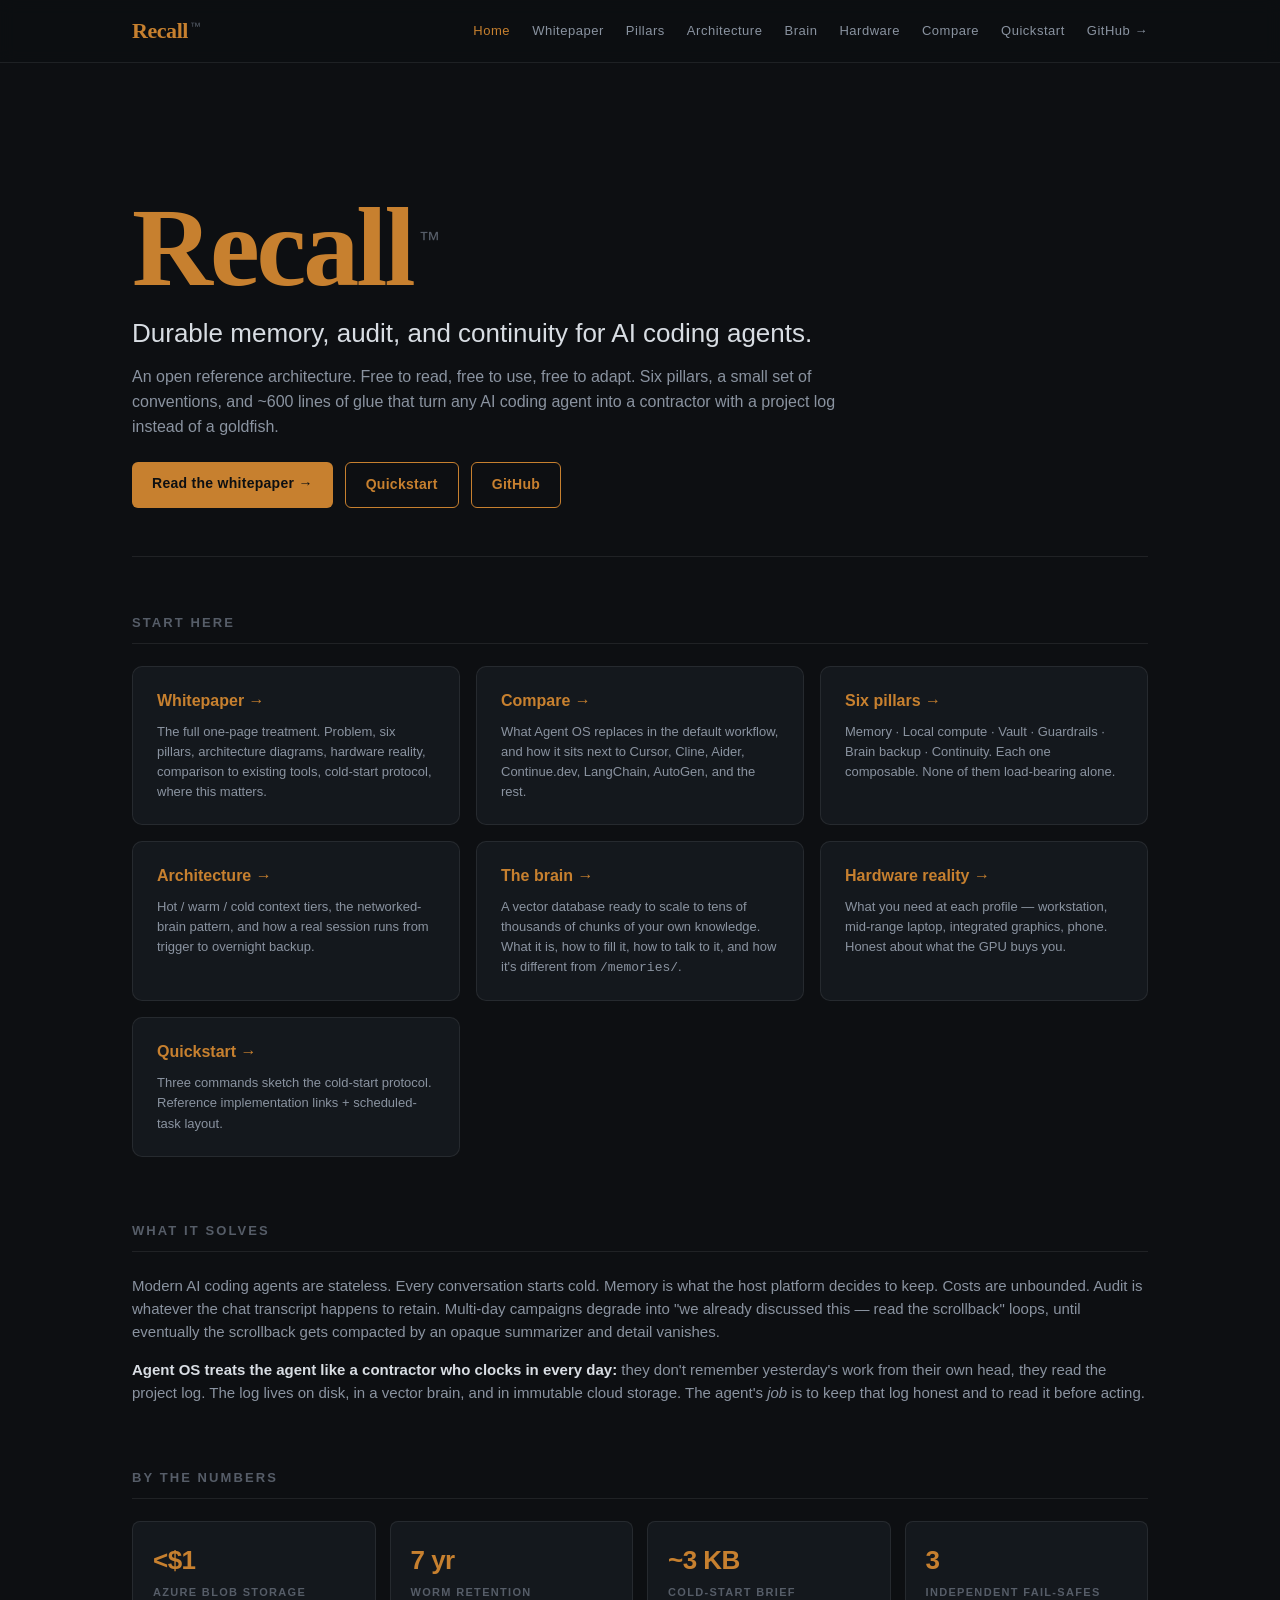
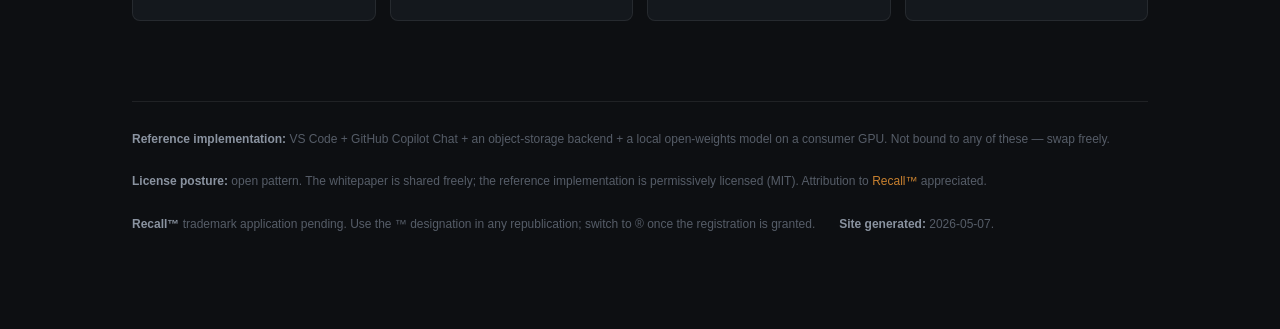
==== index.html @ 210428ce "Initial commit" ====
<!doctype html>
<!-- @recall.works/site | index.html | v1.4 | 2026-05-09 | reorder start here cards | prev: v1.3 -->
<html lang="en">
<head>
<meta charset="utf-8">
<meta name="viewport" content="width=device-width,initial-scale=1">
<title>Recall™ — durable memory for AI coding agents</title>
<link rel="stylesheet" href="assets/site.css">
<meta name="description" content="Durable memory for AI coding agents. An open Agent OS pattern: a brain that survives across sessions, plus tiered file-based memory. Works with GitHub Copilot, Claude, Cursor, Cline, Aider, Continue, LangChain.">
<link rel="canonical" href="https://recall.works/">
<meta property="og:type" content="website">
<meta property="og:site_name" content="recall.works">
<meta property="og:title" content="Recall™ — durable memory for AI coding agents">
<meta property="og:description" content="Durable memory for AI coding agents. An open Agent OS pattern: a brain that survives across sessions, plus tiered file-based memory. Works with GitHub Copilot, Claude, Cursor, Cline, Aider, Continue, LangChain.">
<meta property="og:url" content="https://recall.works/">
<meta property="og:image" content="https://recall.works/assets/og-card.png">
<meta property="og:image:width" content="1200">
<meta property="og:image:height" content="630">
<meta name="twitter:card" content="summary_large_image">
<meta name="twitter:site" content="@mtgtechusa">
<meta name="twitter:title" content="Recall™ — durable memory for AI coding agents">
<meta name="twitter:description" content="Durable memory for AI coding agents. An open Agent OS pattern: a brain that survives across sessions, plus tiered file-based memory. Works with GitHub Copilot, Claude, Cursor, Cline, Aider, Continue, LangChain.">
<meta name="twitter:image" content="https://recall.works/assets/og-card.png">
<script type="application/ld+json">
{
  "@context": "https://schema.org",
  "@type": "SoftwareSourceCode",
  "name": "recall.works Agent OS",
  "description": "Durable memory for AI coding agents. An open Agent OS pattern: brain + tiered file memory + cold-start protocol. Works with GitHub Copilot, Claude, Cursor, Cline, Aider, Continue, LangChain.",
  "url": "https://recall.works/",
  "codeRepository": "https://github.com/RecallWorks/Recall",
  "programmingLanguage": ["Python", "PowerShell", "HTML"],
  "license": "https://github.com/RecallWorks/Recall/blob/main/agent-os/LICENSE",
  "author": {
    "@type": "Person",
    "name": "Steve Paltridge",
    "url": "https://github.com/stevepaltridge"
  },
  "keywords": "AI agents, agent memory, MCP, Model Context Protocol, GitHub Copilot, Claude, vector database, durable memory, agent OS, LLM tooling"
}
</script>
</head>
<body>

<header class="topnav">
  <div class="topnav-inner">
    <a class="logo" href="index.html">Recall<sup>™</sup></a>
    <nav>
      <a href="index.html" class="active">Home</a>
      <a href="whitepaper.html">Whitepaper</a>
      <a href="pillars.html">Pillars</a>
      <a href="architecture.html">Architecture</a>
      <a href="brain.html">Brain</a>
      <a href="hardware.html">Hardware</a>
      <a href="comparison.html">Compare</a>
      <a href="quickstart.html">Quickstart</a>
      <a href="https://github.com/RecallWorks/Recall">GitHub &rarr;</a>
    </nav>
  </div>
</header>

<div class="wrap">

<section class="hero">
  <div class="brand-xl">Recall<sup>™</sup></div>
  <p class="tagline">Durable memory, audit, and continuity for AI coding agents.</p>
  <p class="sub">An open reference architecture. Free to read, free to use, free to adapt. Six pillars, a small set of conventions, and ~600 lines of glue that turn any AI coding agent into a contractor with a project log instead of a goldfish.</p>
  <div class="cta-row">
    <a class="cta primary" href="whitepaper.html">Read the whitepaper &rarr;</a>
    <a class="cta ghost" href="quickstart.html">Quickstart</a>
    <a class="cta ghost" href="https://github.com/RecallWorks/Recall">GitHub</a>
  </div>
</section>

<section>
  <h2>Start here</h2>
  <div class="cards">
    <a class="card" href="whitepaper.html">
      <h3>Whitepaper &rarr;</h3>
      <p>The full one-page treatment. Problem, six pillars, architecture diagrams, hardware reality, comparison to existing tools, cold-start protocol, where this matters.</p>
    </a>
    <a class="card" href="comparison.html">
      <h3>Compare &rarr;</h3>
      <p>What Agent OS replaces in the default workflow, and how it sits next to Cursor, Cline, Aider, Continue.dev, LangChain, AutoGen, and the rest.</p>
    </a>
    <a class="card" href="pillars.html">
      <h3>Six pillars &rarr;</h3>
      <p>Memory · Local compute · Vault · Guardrails · Brain backup · Continuity. Each one composable. None of them load-bearing alone.</p>
    </a>
    <a class="card" href="architecture.html">
      <h3>Architecture &rarr;</h3>
      <p>Hot / warm / cold context tiers, the networked-brain pattern, and how a real session runs from trigger to overnight backup.</p>
    </a>
    <a class="card" href="brain.html">
      <h3>The brain &rarr;</h3>
      <p>A vector database ready to scale to tens of thousands of chunks of your own knowledge. What it is, how to fill it, how to talk to it, and how it's different from <code>/memories/</code>.</p>
    </a>
    <a class="card" href="hardware.html">
      <h3>Hardware reality &rarr;</h3>
      <p>What you need at each profile — workstation, mid-range laptop, integrated graphics, phone. Honest about what the GPU buys you.</p>
    </a>
    <a class="card" href="quickstart.html">
      <h3>Quickstart &rarr;</h3>
      <p>Three commands sketch the cold-start protocol. Reference implementation links + scheduled-task layout.</p>
    </a>
  </div>
</section>

<section>
  <h2>What it solves</h2>
  <p>Modern AI coding agents are stateless. Every conversation starts cold. Memory is what the host platform decides to keep. Costs are unbounded. Audit is whatever the chat transcript happens to retain. Multi-day campaigns degrade into "we already discussed this — read the scrollback" loops, until eventually the scrollback gets compacted by an opaque summarizer and detail vanishes.</p>
  <p><strong>Agent OS treats the agent like a contractor who clocks in every day:</strong> they don't remember yesterday's work from their own head, they read the project log. The log lives on disk, in a vector brain, and in immutable cloud storage. The agent's <em>job</em> is to keep that log honest and to read it before acting.</p>
</section>

<section>
  <h2>By the numbers</h2>
  <div class="stats">
    <div class="stat"><div class="num">&lt;$1</div><div class="lbl">Azure Blob storage</div></div>
    <div class="stat"><div class="num">7 yr</div><div class="lbl">WORM retention</div></div>
    <div class="stat"><div class="num">~3 KB</div><div class="lbl">Cold-start brief</div></div>
    <div class="stat"><div class="num">3</div><div class="lbl">Independent fail-safes</div></div>
  </div>
</section>

<footer class="site-footer">
  <div class="meta">
    <div><strong>Reference implementation:</strong> VS Code + GitHub Copilot Chat + an object-storage backend + a local open-weights model on a consumer GPU. Not bound to any of these — swap freely.</div>
    <div><strong>License posture:</strong> open pattern. The whitepaper is shared freely; the reference implementation is permissively licensed (MIT). Attribution to <span style="color:var(--accent)">Recall™</span> appreciated.</div>
    <div><strong>Recall™</strong> trademark application pending. Use the ™ designation in any republication; switch to ® once the registration is granted.</div>
    <div><strong>Site generated:</strong> 2026-05-07.</div>
  </div>
</footer>

</div>
</body>
</html>
---- assets/site.css ----
/* @recall.works/site | site.css | v1.0 | 2026-05-07 | extracted from agent-os.html one-pager + nav additions */

:root {
  --bg: #0d0f12;
  --panel: #14181d;
  --panel-2: #1a1f26;
  --border: rgba(255,255,255,0.08);
  --text: #d8dde3;
  --text-dim: #8a93a0;
  --text-faint: #565d68;
  --accent: #C7802F;
  --accent-soft: rgba(199,128,47,0.12);
  --good: #6fae5a;
  --warn: #d9a441;
}
* { box-sizing: border-box; }
html, body {
  margin: 0; padding: 0;
  background: var(--bg); color: var(--text);
  font: 15px/1.55 -apple-system, BlinkMacSystemFont, "Segoe UI", Roboto, sans-serif;
}
a { color: var(--accent); text-decoration: none; }
a:hover { text-decoration: underline; }
code, pre, .mono { font-family: "JetBrains Mono", Consolas, "Courier New", monospace; }

/* --- Top nav --- */
.topnav {
  position: sticky; top: 0; z-index: 10;
  background: rgba(13,15,18,0.92);
  backdrop-filter: blur(8px);
  border-bottom: 1px solid var(--border);
}
.topnav-inner {
  max-width: 1080px; margin: 0 auto;
  padding: 14px 32px;
  display: flex; align-items: center; gap: 28px;
  flex-wrap: wrap;
}
.topnav .logo {
  font-family: Georgia, "Times New Roman", serif;
  font-size: 22px; font-weight: 700;
  color: var(--accent); letter-spacing: -0.02em;
  text-decoration: none;
}
.topnav .logo sup { font-size: 11px; color: var(--text-faint); margin-left: 2px; font-family: -apple-system, sans-serif; font-weight: 400; }
.topnav nav { display: flex; gap: 22px; flex-wrap: wrap; margin-left: auto; }
.topnav nav a {
  color: var(--text-dim); font-size: 13px;
  letter-spacing: 0.04em;
}
.topnav nav a.active, .topnav nav a:hover { color: var(--accent); text-decoration: none; }

/* --- Wrap --- */
.wrap { max-width: 1080px; margin: 0 auto; padding: 56px 32px 96px; }
.wrap.narrow { max-width: 800px; }

/* --- Header / hero --- */
header.page-header { border-bottom: 1px solid var(--border); padding-bottom: 36px; margin-bottom: 56px; }
.brand { font-size: 56px; font-weight: 700; letter-spacing: -0.035em; color: var(--accent); line-height: 1; margin-bottom: 8px; font-family: Georgia, "Times New Roman", serif; }
.brand .tm { font-size: 16px; font-weight: 500; vertical-align: super; margin-left: 4px; color: var(--text-faint); letter-spacing: 0; font-family: -apple-system, sans-serif; }
.eyebrow { font-size: 11px; letter-spacing: 0.18em; color: var(--text-dim); text-transform: uppercase; margin-bottom: 22px; font-weight: 600; }
h1 { font-size: 38px; font-weight: 600; line-height: 1.15; margin: 0 0 18px; letter-spacing: -0.02em; color: var(--text); }
h1 .accent { color: var(--accent); }
.lede { font-size: 18px; color: var(--text-dim); max-width: 720px; margin: 0; }

/* --- Sections --- */
section { margin-bottom: 64px; }
h2 { font-size: 13px; letter-spacing: 0.16em; color: var(--text-faint); text-transform: uppercase; font-weight: 600; margin: 0 0 22px; padding-bottom: 10px; border-bottom: 1px solid var(--border); }
h3 { font-size: 17px; font-weight: 600; margin: 0 0 6px; color: var(--text); }
p { margin: 0 0 14px; color: var(--text-dim); }
p strong { color: var(--text); font-weight: 600; }

/* --- Pillars grid --- */
.pillars { display: grid; grid-template-columns: repeat(2, 1fr); gap: 18px; }
.pillar { background: var(--panel); border: 1px solid var(--border); border-radius: 10px; padding: 22px 24px; }
.pillar .tag { display: inline-block; font-size: 10px; letter-spacing: 0.12em; text-transform: uppercase; color: var(--accent); background: var(--accent-soft); padding: 3px 8px; border-radius: 3px; margin-bottom: 12px; font-weight: 600; }
.pillar p { margin: 0; font-size: 14px; }
.pillar a { color: var(--text-dim); }
.pillar a:hover { color: var(--accent); }

/* --- Architecture diagram --- */
.arch { background: var(--panel); border: 1px solid var(--border); border-radius: 10px; padding: 28px; }
.arch-row { display: grid; grid-template-columns: 140px 1fr; gap: 20px; align-items: start; padding: 14px 0; border-bottom: 1px dashed var(--border); }
.arch-row:last-child { border-bottom: none; }
.arch-label { font-size: 11px; letter-spacing: 0.14em; text-transform: uppercase; color: var(--accent); font-weight: 600; padding-top: 4px; }
.arch-cells { display: flex; gap: 10px; flex-wrap: wrap; }
.cell { flex: 1; min-width: 180px; background: var(--panel-2); border: 1px solid var(--border); border-radius: 6px; padding: 12px 14px; }
.cell .name { font-size: 13px; font-weight: 600; color: var(--text); margin-bottom: 4px; }
.cell .what { font-size: 12px; color: var(--text-dim); line-height: 1.45; }
.cell .where { display: block; font-size: 11px; color: var(--text-faint); margin-top: 6px; font-family: "JetBrains Mono", Consolas, monospace; }

/* --- Stat tiles --- */
.stats { display: grid; grid-template-columns: repeat(4, 1fr); gap: 14px; }
.stat { background: var(--panel); border: 1px solid var(--border); border-radius: 8px; padding: 18px 20px; }
.stat .num { font-size: 26px; font-weight: 600; color: var(--accent); letter-spacing: -0.02em; }
.stat .lbl { font-size: 11px; letter-spacing: 0.12em; text-transform: uppercase; color: var(--text-faint); margin-top: 4px; font-weight: 600; }

/* --- Flow --- */
.flow { background: var(--panel); border: 1px solid var(--border); border-radius: 10px; padding: 24px 28px; }
.flow ol { margin: 0; padding-left: 22px; }
.flow li { margin-bottom: 12px; color: var(--text-dim); padding-left: 8px; }
.flow li strong { color: var(--text); display: block; margin-bottom: 2px; }

/* --- Code block --- */
pre.code { background: #0a0c0f; border: 1px solid var(--border); border-radius: 6px; padding: 16px 18px; font-size: 13px; color: #b8c2cc; overflow-x: auto; margin: 14px 0; }
pre.code .c { color: var(--text-faint); }
pre.code .k { color: var(--accent); }

/* --- Comparison --- */
.compare { display: grid; grid-template-columns: 1fr 1fr; gap: 18px; }
.compare .col { background: var(--panel); border: 1px solid var(--border); border-radius: 8px; padding: 22px 24px; }
.compare .col.before { opacity: 0.65; }
.compare h4 { margin: 0 0 14px; font-size: 13px; letter-spacing: 0.14em; text-transform: uppercase; color: var(--text-faint); }
.compare .col.after h4 { color: var(--accent); }
.compare ul { margin: 0; padding-left: 18px; color: var(--text-dim); font-size: 14px; }
.compare li { margin-bottom: 8px; }

/* --- Hardware reality table --- */
.hw { width: 100%; border-collapse: collapse; background: var(--panel); border: 1px solid var(--border); border-radius: 8px; overflow: hidden; }
.hw th, .hw td { text-align: left; padding: 12px 16px; font-size: 13px; border-bottom: 1px solid var(--border); }
.hw th { background: var(--panel-2); color: var(--text-faint); font-weight: 600; font-size: 11px; letter-spacing: 0.12em; text-transform: uppercase; }
.hw tr:last-child td { border-bottom: none; }
.hw td.profile { color: var(--text); font-weight: 600; }
.hw td.verdict.good { color: var(--good); }
.hw td.verdict.warn { color: var(--warn); }
.hw td.verdict.bad  { color: #c8554a; }

/* --- Baselines list --- */
.base { background: var(--panel); border: 1px solid var(--border); border-radius: 10px; padding: 8px 0; }
.base-row { display: grid; grid-template-columns: 200px 1fr; gap: 24px; padding: 14px 24px; border-bottom: 1px solid var(--border); align-items: baseline; }
.base-row:last-child { border-bottom: none; }
.base-name { font-size: 14px; font-weight: 600; color: var(--text); }
.base-name .scope { display: block; font-size: 11px; color: var(--text-faint); font-weight: 500; letter-spacing: 0.08em; text-transform: uppercase; margin-top: 2px; }
.base-note { font-size: 13px; color: var(--text-dim); }
.base-note em { color: var(--accent); font-style: normal; }

/* --- CTA buttons --- */
.cta-row { display: flex; gap: 12px; flex-wrap: wrap; margin-top: 22px; }
.cta { display: inline-block; padding: 11px 20px; border-radius: 6px; font-size: 14px; font-weight: 600; letter-spacing: 0.02em; }
.cta.primary { background: var(--accent); color: #0d0f12; }
.cta.primary:hover { background: #d8923f; text-decoration: none; }
.cta.ghost { background: transparent; color: var(--accent); border: 1px solid var(--accent); }
.cta.ghost:hover { background: var(--accent-soft); text-decoration: none; }

/* --- Hero (landing) --- */
.hero { padding: 72px 0 48px; border-bottom: 1px solid var(--border); margin-bottom: 56px; }
.hero .brand-xl { font-family: Georgia, "Times New Roman", serif; font-weight: 700; font-size: 112px; line-height: 1; letter-spacing: -3px; color: var(--accent); margin: 0 0 12px; }
.hero .brand-xl sup { font-size: 22px; vertical-align: super; margin-left: 6px; color: var(--text-faint); font-family: -apple-system, sans-serif; font-weight: 400; }
.hero .tagline { font-size: 26px; line-height: 1.4; color: var(--text); max-width: 760px; margin: 0 0 14px; font-weight: 500; }
.hero .sub { font-size: 16px; color: var(--text-dim); max-width: 720px; margin: 0; }

/* --- Index card grid (landing) --- */
.cards { display: grid; grid-template-columns: repeat(3, 1fr); gap: 16px; margin-top: 8px; }
.card { background: var(--panel); border: 1px solid var(--border); border-radius: 10px; padding: 22px 24px; transition: border-color 0.15s; }
.card:hover { border-color: var(--accent); text-decoration: none; }
.card h3 { color: var(--accent); margin-bottom: 8px; font-size: 16px; }
.card p { font-size: 13px; margin: 0; }

/* --- Footer --- */
footer.site-footer { margin-top: 80px; padding-top: 28px; border-top: 1px solid var(--border); color: var(--text-faint); font-size: 12px; }
footer.site-footer .meta { display: flex; gap: 24px; flex-wrap: wrap; }
footer.site-footer .meta div strong { color: var(--text-dim); }

/* --- Responsive --- */
@media (max-width: 720px) {
  .wrap { padding: 32px 20px 64px; }
  .topnav-inner { padding: 10px 18px; gap: 14px; }
  .topnav nav { gap: 14px; margin-left: 0; }
  .brand { font-size: 40px; }
  .hero .brand-xl { font-size: 64px; }
  .hero .tagline { font-size: 20px; }
  h1 { font-size: 28px; }
  .pillars, .compare, .stats, .cards { grid-template-columns: 1fr; }
  .arch-row { grid-template-columns: 1fr; }
  .base-row { grid-template-columns: 1fr; gap: 4px; }
}
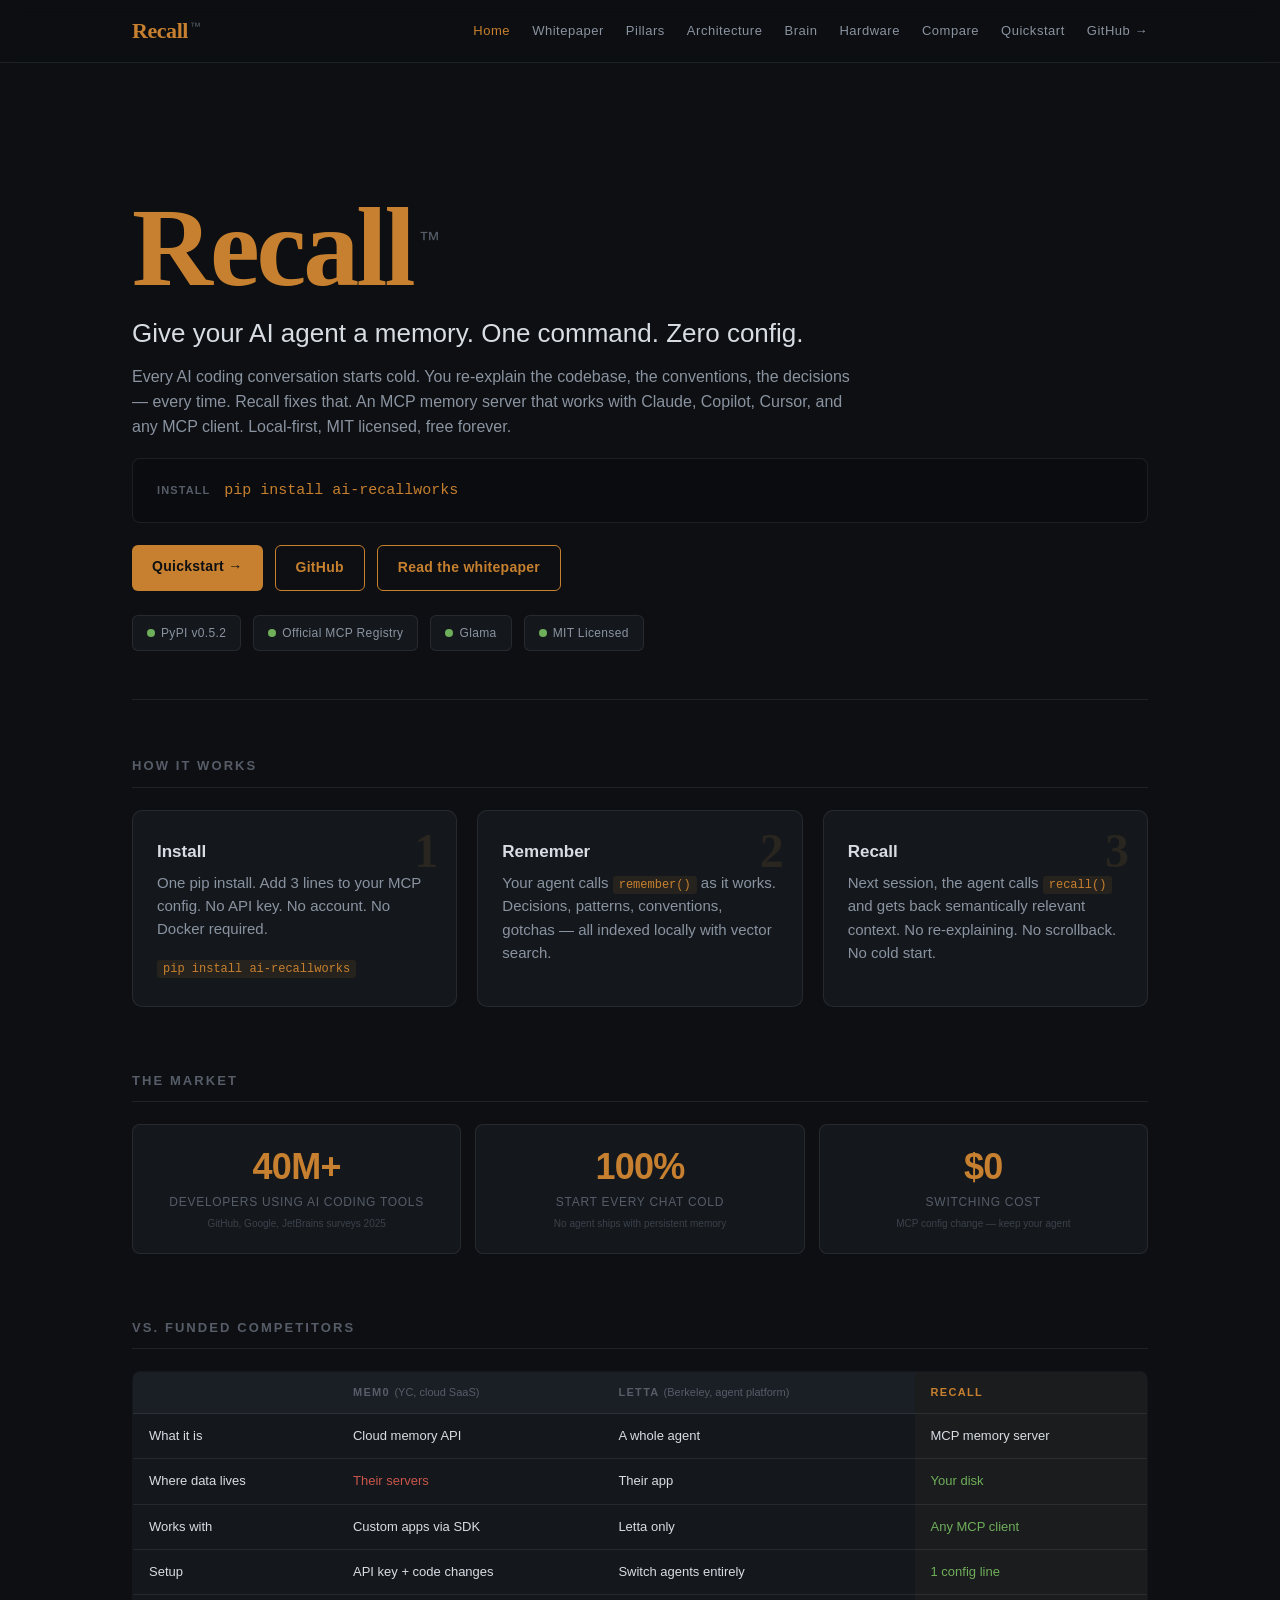
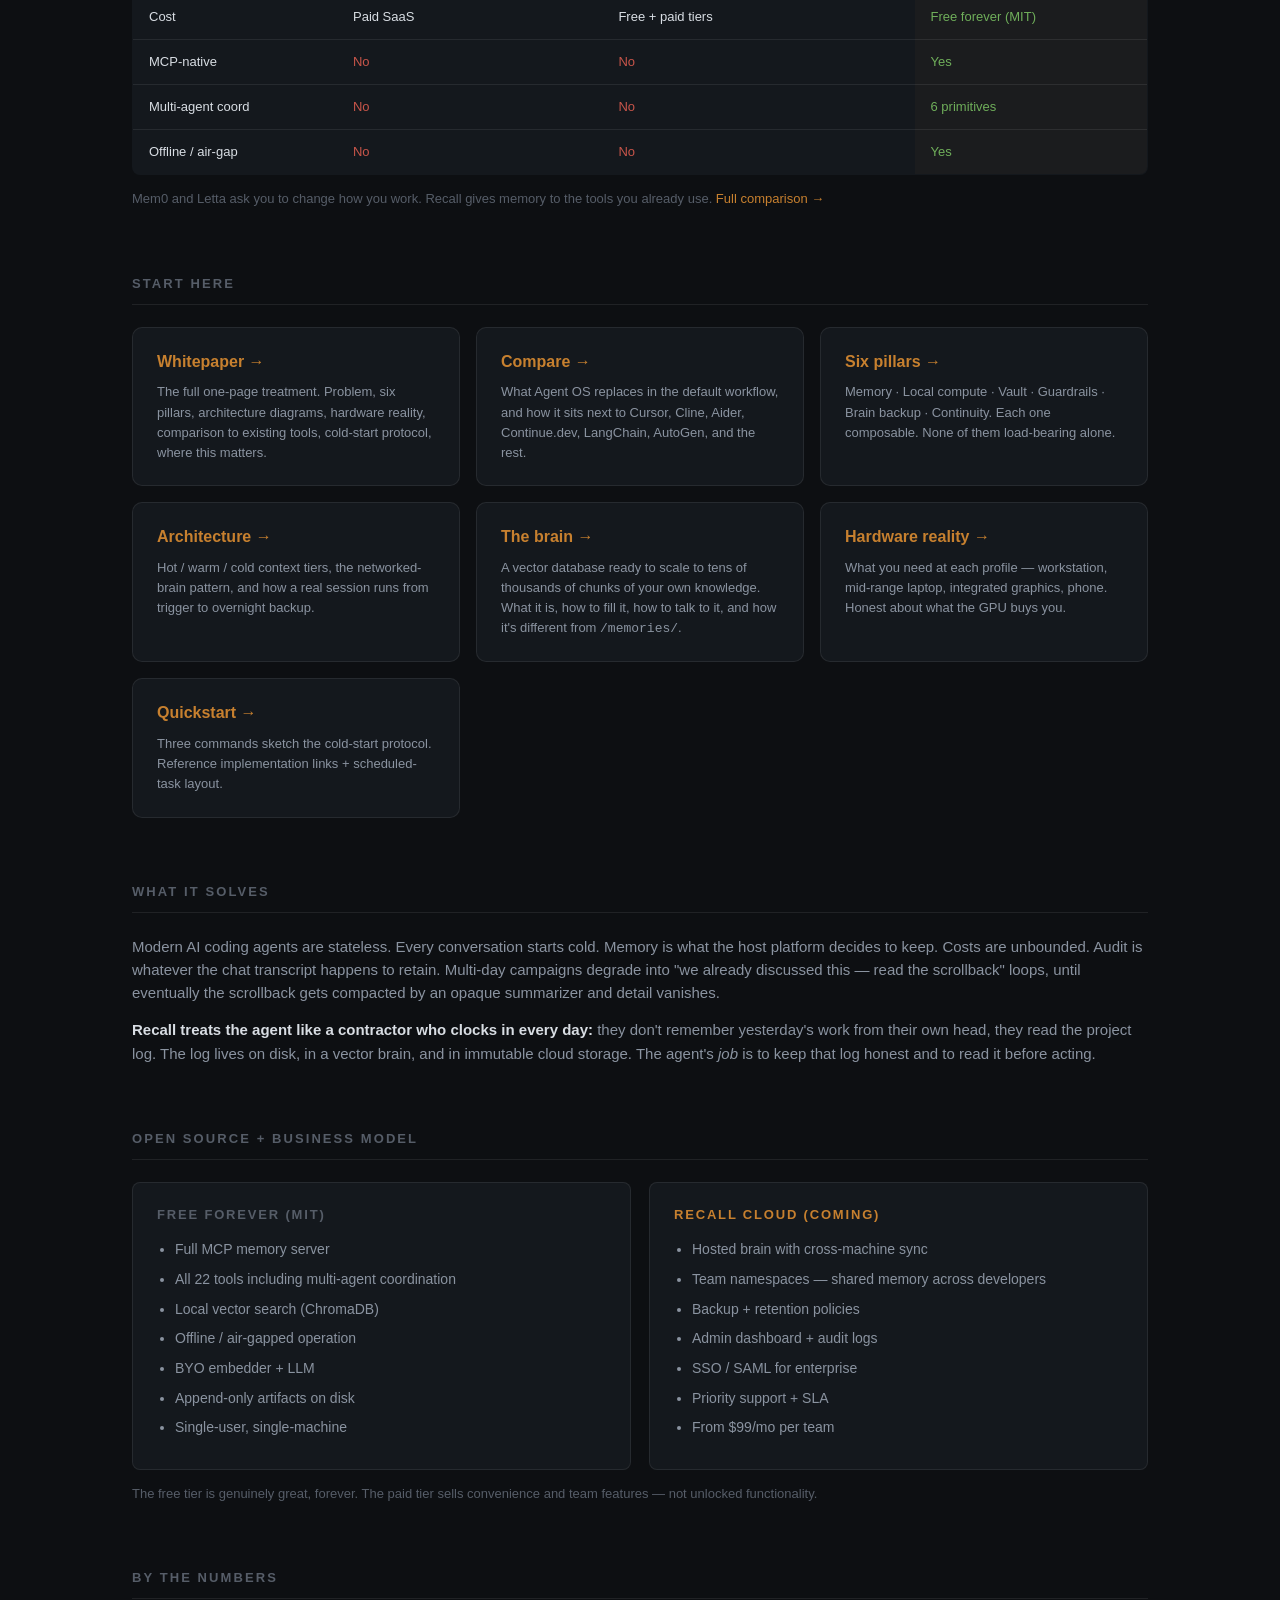
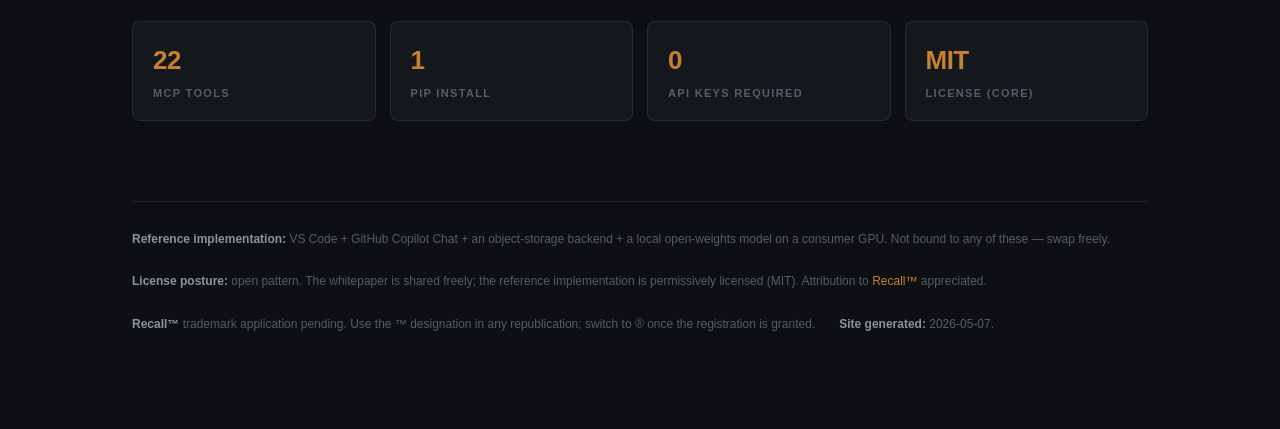
==== commit 20258dfc: "v1.5: VC-ready site — how-it-works steps, market stats, mem0/Letta/Zep competitive table, social pro" ====
--- a/index.html
+++ b/index.html
@@ -1,7 +1,8 @@
 <!doctype html>
-<!-- @recall.works/site | index.html | v1.4 | 2026-05-09 | reorder start here cards | prev: v1.3 -->
+<!-- @recall.works/site | index.html | v1.5 | 2026-05-10 | VC-ready: how-it-works, social proof, market, competitive table, install box | prev: v1.4 -->
 <html lang="en">
 <head>
+<link rel="icon" type="image/png" href="assets/recall-icon.png">
 <meta charset="utf-8">
 <meta name="viewport" content="width=device-width,initial-scale=1">
 <title>Recall™ — durable memory for AI coding agents</title>
@@ -63,13 +64,88 @@
 
 <section class="hero">
   <div class="brand-xl">Recall<sup>™</sup></div>
-  <p class="tagline">Durable memory, audit, and continuity for AI coding agents.</p>
-  <p class="sub">An open reference architecture. Free to read, free to use, free to adapt. Six pillars, a small set of conventions, and ~600 lines of glue that turn any AI coding agent into a contractor with a project log instead of a goldfish.</p>
+  <p class="tagline">Give your AI agent a memory. One command. Zero config.</p>
+  <p class="sub">Every AI coding conversation starts cold. You re-explain the codebase, the conventions, the decisions — every time. Recall fixes that. An MCP memory server that works with Claude, Copilot, Cursor, and any MCP client. Local-first, MIT licensed, free forever.</p>
+  <div class="install-box">
+    <span class="label">Install</span>
+    <code>pip install ai-recallworks</code>
+  </div>
   <div class="cta-row">
-    <a class="cta primary" href="whitepaper.html">Read the whitepaper &rarr;</a>
-    <a class="cta ghost" href="quickstart.html">Quickstart</a>
+    <a class="cta primary" href="quickstart.html">Quickstart &rarr;</a>
     <a class="cta ghost" href="https://github.com/RecallWorks/Recall">GitHub</a>
-  </div>
+    <a class="cta ghost" href="whitepaper.html">Read the whitepaper</a>
+  </div>
+  <div class="badges">
+    <a class="badge" href="https://pypi.org/project/ai-recallworks/"><span class="dot"></span> PyPI v0.5.2</a>
+    <a class="badge" href="https://registry.modelcontextprotocol.io/"><span class="dot"></span> Official MCP Registry</a>
+    <a class="badge" href="https://glama.ai/mcp/servers/RecallWorks/Recall"><span class="dot"></span> Glama</a>
+    <a class="badge" href="https://github.com/RecallWorks/Recall"><span class="dot"></span> MIT Licensed</a>
+  </div>
+</section>
+
+<section>
+  <h2>How it works</h2>
+  <div class="steps">
+    <div class="step">
+      <h3>Install</h3>
+      <p>One pip install. Add 3 lines to your MCP config. No API key. No account. No Docker required.</p>
+      <p style="margin:0"><code>pip install ai-recallworks</code></p>
+    </div>
+    <div class="step">
+      <h3>Remember</h3>
+      <p>Your agent calls <code>remember()</code> as it works. Decisions, patterns, conventions, gotchas — all indexed locally with vector search.</p>
+    </div>
+    <div class="step">
+      <h3>Recall</h3>
+      <p>Next session, the agent calls <code>recall()</code> and gets back semantically relevant context. No re-explaining. No scrollback. No cold start.</p>
+    </div>
+  </div>
+</section>
+
+<section>
+  <h2>The market</h2>
+  <div class="market-stats">
+    <div class="market-stat">
+      <div class="big">40M+</div>
+      <div class="note">developers using AI coding tools</div>
+      <div class="src">GitHub, Google, JetBrains surveys 2025</div>
+    </div>
+    <div class="market-stat">
+      <div class="big">100%</div>
+      <div class="note">start every chat cold</div>
+      <div class="src">No agent ships with persistent memory</div>
+    </div>
+    <div class="market-stat">
+      <div class="big">$0</div>
+      <div class="note">switching cost</div>
+      <div class="src">MCP config change — keep your agent</div>
+    </div>
+  </div>
+</section>
+
+<section>
+  <h2>vs. funded competitors</h2>
+  <table class="comp-table">
+    <thead>
+      <tr>
+        <th></th>
+        <th>Mem0 <span style="font-weight:400;text-transform:none;letter-spacing:0">(YC, cloud SaaS)</span></th>
+        <th>Letta <span style="font-weight:400;text-transform:none;letter-spacing:0">(Berkeley, agent platform)</span></th>
+        <th class="recall-col">Recall</th>
+      </tr>
+    </thead>
+    <tbody>
+      <tr><td>What it is</td><td>Cloud memory API</td><td>A whole agent</td><td class="recall-col">MCP memory server</td></tr>
+      <tr><td>Where data lives</td><td class="no">Their servers</td><td>Their app</td><td class="recall-col yes">Your disk</td></tr>
+      <tr><td>Works with</td><td>Custom apps via SDK</td><td>Letta only</td><td class="recall-col yes">Any MCP client</td></tr>
+      <tr><td>Setup</td><td>API key + code changes</td><td>Switch agents entirely</td><td class="recall-col yes">1 config line</td></tr>
+      <tr><td>Cost</td><td>Paid SaaS</td><td>Free + paid tiers</td><td class="recall-col yes">Free forever (MIT)</td></tr>
+      <tr><td>MCP-native</td><td class="no">No</td><td class="no">No</td><td class="recall-col yes">Yes</td></tr>
+      <tr><td>Multi-agent coord</td><td class="no">No</td><td class="no">No</td><td class="recall-col yes">6 primitives</td></tr>
+      <tr><td>Offline / air-gap</td><td class="no">No</td><td class="no">No</td><td class="recall-col yes">Yes</td></tr>
+    </tbody>
+  </table>
+  <p style="font-size:13px;color:var(--text-faint);margin-top:14px">Mem0 and Letta ask you to change how you work. Recall gives memory to the tools you already use. <a href="comparison.html">Full comparison &rarr;</a></p>
 </section>
 
 <section>
@@ -109,16 +185,47 @@
 <section>
   <h2>What it solves</h2>
   <p>Modern AI coding agents are stateless. Every conversation starts cold. Memory is what the host platform decides to keep. Costs are unbounded. Audit is whatever the chat transcript happens to retain. Multi-day campaigns degrade into "we already discussed this — read the scrollback" loops, until eventually the scrollback gets compacted by an opaque summarizer and detail vanishes.</p>
-  <p><strong>Agent OS treats the agent like a contractor who clocks in every day:</strong> they don't remember yesterday's work from their own head, they read the project log. The log lives on disk, in a vector brain, and in immutable cloud storage. The agent's <em>job</em> is to keep that log honest and to read it before acting.</p>
+  <p><strong>Recall treats the agent like a contractor who clocks in every day:</strong> they don't remember yesterday's work from their own head, they read the project log. The log lives on disk, in a vector brain, and in immutable cloud storage. The agent's <em>job</em> is to keep that log honest and to read it before acting.</p>
+</section>
+
+<section>
+  <h2>Open source + business model</h2>
+  <div class="compare">
+    <div class="col">
+      <h4>Free forever (MIT)</h4>
+      <ul>
+        <li>Full MCP memory server</li>
+        <li>All 22 tools including multi-agent coordination</li>
+        <li>Local vector search (ChromaDB)</li>
+        <li>Offline / air-gapped operation</li>
+        <li>BYO embedder + LLM</li>
+        <li>Append-only artifacts on disk</li>
+        <li>Single-user, single-machine</li>
+      </ul>
+    </div>
+    <div class="col after">
+      <h4>Recall Cloud (coming)</h4>
+      <ul>
+        <li>Hosted brain with cross-machine sync</li>
+        <li>Team namespaces — shared memory across developers</li>
+        <li>Backup + retention policies</li>
+        <li>Admin dashboard + audit logs</li>
+        <li>SSO / SAML for enterprise</li>
+        <li>Priority support + SLA</li>
+        <li>From $99/mo per team</li>
+      </ul>
+    </div>
+  </div>
+  <p style="font-size:13px;color:var(--text-faint);margin-top:14px">The free tier is genuinely great, forever. The paid tier sells convenience and team features — not unlocked functionality.</p>
 </section>
 
 <section>
   <h2>By the numbers</h2>
   <div class="stats">
-    <div class="stat"><div class="num">&lt;$1</div><div class="lbl">Azure Blob storage</div></div>
-    <div class="stat"><div class="num">7 yr</div><div class="lbl">WORM retention</div></div>
-    <div class="stat"><div class="num">~3 KB</div><div class="lbl">Cold-start brief</div></div>
-    <div class="stat"><div class="num">3</div><div class="lbl">Independent fail-safes</div></div>
+    <div class="stat"><div class="num">22</div><div class="lbl">MCP tools</div></div>
+    <div class="stat"><div class="num">1</div><div class="lbl">pip install</div></div>
+    <div class="stat"><div class="num">0</div><div class="lbl">API keys required</div></div>
+    <div class="stat"><div class="num">MIT</div><div class="lbl">License (core)</div></div>
   </div>
 </section>
 
--- a/assets/site.css
+++ b/assets/site.css
@@ -161,6 +161,42 @@
 footer.site-footer .meta { display: flex; gap: 24px; flex-wrap: wrap; }
 footer.site-footer .meta div strong { color: var(--text-dim); }
 
+/* --- How-it-works steps --- */
+.steps { display: grid; grid-template-columns: repeat(3, 1fr); gap: 20px; counter-reset: step; }
+.step { background: var(--panel); border: 1px solid var(--border); border-radius: 10px; padding: 28px 24px; position: relative; counter-increment: step; }
+.step::before { content: counter(step); position: absolute; top: 16px; right: 18px; font-size: 48px; font-weight: 800; color: var(--accent-soft); line-height: 1; font-family: Georgia, serif; }
+.step h3 { margin-top: 0; }
+.step code { background: rgba(199,128,47,0.1); padding: 2px 6px; border-radius: 3px; font-size: 12px; color: var(--accent); }
+
+/* --- Badges / social proof --- */
+.badges { display: flex; gap: 12px; flex-wrap: wrap; align-items: center; margin-top: 24px; }
+.badge { display: inline-flex; align-items: center; gap: 6px; background: var(--panel); border: 1px solid var(--border); border-radius: 6px; padding: 8px 14px; font-size: 12px; color: var(--text-dim); letter-spacing: 0.03em; font-weight: 500; text-decoration: none; transition: border-color 0.15s; }
+.badge:hover { border-color: var(--accent); text-decoration: none; color: var(--text); }
+.badge .dot { width: 8px; height: 8px; border-radius: 50%; background: var(--good); flex-shrink: 0; }
+
+/* --- Competitive table --- */
+.comp-table { width: 100%; border-collapse: collapse; background: var(--panel); border: 1px solid var(--border); border-radius: 8px; overflow: hidden; }
+.comp-table th, .comp-table td { text-align: left; padding: 12px 16px; font-size: 13px; border-bottom: 1px solid var(--border); }
+.comp-table th { background: var(--panel-2); color: var(--text-faint); font-weight: 600; font-size: 11px; letter-spacing: 0.12em; text-transform: uppercase; }
+.comp-table tr:last-child td { border-bottom: none; }
+.comp-table td:first-child { color: var(--text); font-weight: 500; }
+.comp-table .yes { color: var(--good); }
+.comp-table .no { color: #c8554a; }
+.comp-table .recall-col { background: rgba(199,128,47,0.04); }
+.comp-table th.recall-col { color: var(--accent); }
+
+/* --- Market stat callout --- */
+.market-stats { display: grid; grid-template-columns: repeat(3, 1fr); gap: 14px; }
+.market-stat { background: var(--panel); border: 1px solid var(--border); border-radius: 8px; padding: 22px 24px; text-align: center; }
+.market-stat .big { font-size: 36px; font-weight: 700; color: var(--accent); letter-spacing: -0.02em; line-height: 1.1; }
+.market-stat .note { font-size: 12px; color: var(--text-faint); margin-top: 6px; letter-spacing: 0.06em; text-transform: uppercase; font-weight: 500; }
+.market-stat .src { font-size: 10px; color: var(--text-faint); margin-top: 4px; opacity: 0.6; }
+
+/* --- Install box --- */
+.install-box { background: #0a0c0f; border: 1px solid var(--border); border-radius: 8px; padding: 20px 24px; margin: 18px 0; display: flex; align-items: center; gap: 14px; }
+.install-box code { font-size: 15px; color: var(--accent); flex: 1; }
+.install-box .label { font-size: 11px; color: var(--text-faint); text-transform: uppercase; letter-spacing: 0.1em; font-weight: 600; white-space: nowrap; }
+
 /* --- Responsive --- */
 @media (max-width: 720px) {
   .wrap { padding: 32px 20px 64px; }
@@ -170,7 +206,7 @@
   .hero .brand-xl { font-size: 64px; }
   .hero .tagline { font-size: 20px; }
   h1 { font-size: 28px; }
-  .pillars, .compare, .stats, .cards { grid-template-columns: 1fr; }
+  .pillars, .compare, .stats, .cards, .steps, .market-stats { grid-template-columns: 1fr; }
   .arch-row { grid-template-columns: 1fr; }
   .base-row { grid-template-columns: 1fr; gap: 4px; }
 }
